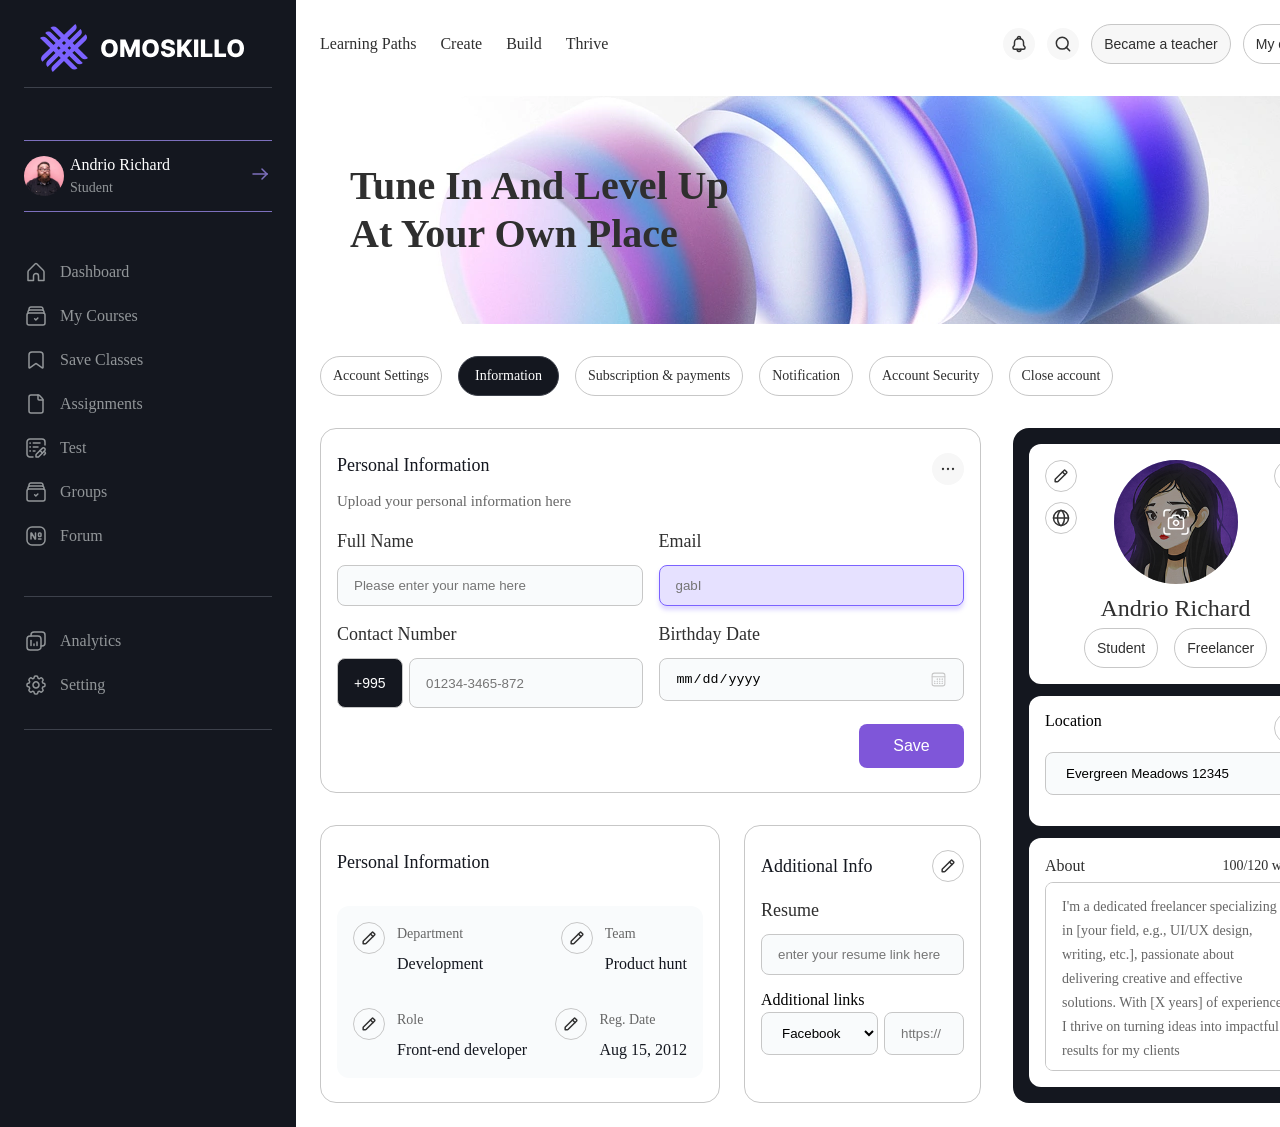
==== index.html @ 31647c43 "add" ====
<!DOCTYPE html>
<html lang="en">
<head>
    <meta charset="UTF-8">
    <meta name="viewport" content="width=device-width, initial-scale=1.0">
    <link rel="stylesheet" href="../css/style.css">
    <link rel="icon" href="../images/icon.svg">
    <title>css_9.1</title>
</head>
<body>
    <div class="mainDiv">
        <div class="allSemanticTag">
            <aside class="asideBar">
                <a href="#"><img src="../images/mainIcon.svg" alt=""></a>
                <div class="userProfileBox">
                    <div class="userCard">
                        <img src="../images/profileUser.svg" alt="">
                        <div class="UserNickName">
                            <span>Andrio Richard</span>
                            <span>Student</span>
                        </div>
                    </div>
                    <a href="#"><img src="../images/arrowRight.svg" alt=""></a>
                </div>
                <nav class="navLinksConteiner">
                    <div class="navLinksBox">
                        <a class="navLink" href="#"><img src="../images/HomePageIcon.svg" alt=""> <span>Dashboard</span></a>
                        <a class="navLink" href="#"><img src="../images/coursesGroup.svg" alt=""> <span>My Courses</span></a>
                        <a class="navLink" href="#"><img src="../images/saveClassIcon.svg" alt=""> <span>Save Classes</span></a>
                        <a class="navLink" href="#"><img src="../images/fileIcon.svg" alt=""> <span>Assignments</span></a>
                        <a class="navLink" href="#"><img src="../images/test-list-pen-edit.svg" alt=""> <span>Test</span></a>
                        <a class="navLink" href="#"><img src="../images/coursesGroup.svg" alt=""> <span>Groups</span></a>
                        <a class="navLink" href="#"><img src="../images/number-square.svg" alt=""> <span>Forum</span></a>
                    </div>
                    <div class="settingAndAnalyticLinkBox">
                        <a class="navLink" href="#"><img src="../images/charts-copy.svg" alt=""> <span>Analytics</span></a>
                        <a class="navLink" href="#"><img src="../images/Settings.svg" alt=""> <span>Setting</span></a>
                    </div>
                </nav>
            </aside>
            <div class="otherSemanticTagConteiner">
                <header class="header">
                    <div class="headerLinksBox">
                        <a href="#"><img src="../images/Frame 24.svg" alt=""></a>
                        <a href="#">Learning Paths</a>
                        <a href="#">Create</a>
                        <a href="#">Build</a>
                        <a href="#">Thrive</a>
                    </div>
                    <div class="headerBtnsBox">
                        <img src="../images/Frame 20.svg" alt="">
                        <img src="../images/Frame 21.svg" alt="">
                        <button class="firstBtnStyle">Became a teacher</button>
                        <button class="secondBtnStyle">My classes</button>
                    </div>
                </header>
                <main class="main">
                    <div class="PageEntarenseBox">
                        <div class="titleBackGround">
                            <h1>Tune In And Level Up At Your Own Place</h1>
                        </div>
                    </div>
                    <div class="opurtunityBtnsConteiner">
                        <a href="#" class="secondBtnStyle">Account Settings</a>
                        <a href="#" class="thirdBtnStyle">Information</a>
                        <a href="#" class="secondBtnStyle">Subscription & payments</a>
                        <a href="#" class="secondBtnStyle">Notification</a>
                        <a href="#" class="secondBtnStyle">Account Security</a>
                        <a href="#" class="secondBtnStyle">Close account</a>

                    </div>
                    <div class="personalInformationConteiner">
                        <div class="enterPersonalInfoConteiner">
                            <div class="firstpersonalInfoBox">
                                <div class="contactFormTitle">
                                    <div class="firstpersonalInfoBoxTitleBox">
                                        <span>Personal Information</span>
                                        <span>Upload your personal information here </span>
                                    </div>
                                    <a href="#"><img src="../images/threeDots.svg" alt=""></a>
                                </div>
                                <form class="contactForm" action="">
                                    <div class="nameAndEmailInputBox">
                                        <div class="fullNAmeInputBox ordinaryInputBox">
                                            <label for="FullNAme">Full Name</label>
                                            <input id="FullNAme" placeholder="Please enter your name here" type="text">
                                        </div>
                                        <div class="emailInputBox ordinaryInputBox">
                                            <label for="Email">Email</label>
                                            <input id="Email" placeholder="gabI" type="email">
                                        </div>
                                    </div>
                                    <div class="contactNumberAndBirthDayBox ">
                                        <div class="ContactNumberInputBox ordinaryInputBox">
                                            <label for="phone">Contact Number</label>
                                            <div class="countrySelectorAndInputBox">
                                                <select name="countryIndex" id="">
                                                    <option value="+995">+995</option>
                                                    <option value="+920">+920</option>
                                                    <option value="+65">+65</option>
                                                    <option value="+43">+43</option>
                                                    <option value="+350">+350</option>
                                                </select>
                                                <input type="tel" placeholder="01234-3465-872" name="phone">
                                            </div>
                                            
                                        </div>
                                        <div class="BirthdayDateInputBox ordinaryInputBox">
                                            <label for="Date">Birthday Date</label>
                                            <input name="Date" type="date" >
                                        </div>
                                    </div>
                                    <input name="saveInfo" class="saveInfoBtn" type="submit" value="Save">
                                </form>
                            </div>
                            <div class="secondPartOfPersonalInfoBox">
                                <div class="secondPersonalBox">
                                    <div class="secondPartpersonalInfoBoxTitleBox">
                                        <span>Personal Information</span>
                                        
                                    </div>
                                    <div class="ordinaryInfoConteinersBackground">
                                        <div class="ordinaryInfoConteiner">
                                            <div class="ordinaryInfoBox">
                                                <img src="../images/penIcon.svg" alt="">
                                                <div class="ordinaryInfoBoxTitle">
                                                    <span>Department</span>
                                                    <span>Development</span>
                                                </div>
                                            </div>
                                            <div class="ordinaryInfoBox">
                                                <img src="../images/penIcon.svg" alt="">
                                                <div class="ordinaryInfoBoxTitle">
                                                    <span>Team</span>
                                                    <span>Product hunt</span>
                                                </div>
                                            </div>
                                        </div>
                                        <div class="ordinaryInfoConteiner">
                                            <div class="ordinaryInfoBox">
                                                <img src="../images/penIcon.svg" alt="">
                                                <div class="ordinaryInfoBoxTitle">
                                                    <span>Role</span>
                                                    <span>Front-end developer</span>
                                                </div>
                                            </div>
                                            <div class="ordinaryInfoBox">
                                                <img src="../images/penIcon.svg" alt="">
                                                <div class="ordinaryInfoBoxTitle">
                                                    <span>Reg. Date</span>
                                                    <span>Aug 15, 2012</span>
                                                </div>
                                            </div>
                                        </div>
                                    </div>
                                    
                                </div>
                                <div class="thirdPersonalBox">
                                    <div class="thirdPersonalBoxTitle">
                                        <span>Additional Info</span>
                                        <img src="../images/penIcon.svg" alt="">
                                    </div>
                                    <div class=" ordinaryInputBox">
                                        <label for="Resume">Resume</label>
                                        <input id="Resume" placeholder="enter your resume link here" type="text">
                                    </div>
                                    <div class="additionalLinksBox">
                                        <label for="additionalLinks">Additional links</label>
                                        <div class="selectAndHttpsInputBox">
                                            <select name="additionalLinks" id="additionalLinks" class="additionalLinksSelector">
                                                <option value="Facebook">Facebook</option>
                                                <option value="Github">Github</option>
                                                <option value="Linkedin">Linkedin</option>
                                            </select>
                                            <input class="additionalLinksSelecteorinput" type="url" placeholder="https://">
                                        </div>
                                    </div>
                                </div>
                            </div>
                        </div>
                        <div class="additionalInfoForProfile">
                            <div class="additionalInfoFirstBox">
                                <div class="editAndEarthIconBox">
                                    <a href="#"><img src="../images/penIcon.svg" alt=""></a>
                                    <a href="#"><img src="../images/earthIcon.svg" alt=""></a>
                                </div>
                                <div class="profilePictureAndNameBox">
                                    <a href="#"><img src="../images/profilePicture.svg" alt=""></a>
                                    <span>Andrio Richard</span>
                                    <div class="profilePictureAndNameBoxBtns">
                                        <button class="secondBtnStyle">Student</button>
                                        <button class="secondBtnStyle">Freelancer</button>
                                    </div>
                                </div>
                                <a href="#"><img src="../images/linkIcon.svg" alt=""></a>
                            </div>
                            <div class="secondAdditionalInfoBox">
                                <div class="locationSelectorTitle">
                                    <span>Location</span>
                                    <a href="#"><img src="../images/plusIcon.svg" alt=""></a>
                                </div>
                                <select name="location" id="streetLocation">
                                    <option value="Evergreen Meadows 12345">Evergreen Meadows 12345</option>
                                    <option value="67B Gregorio Grove ,Jaskolskiville">67B Gregorio Grove ,Jaskolskiville</option>
                                    <option value="208 Olson Boulevard, Toyburgh">208 Olson Boulevard, Toyburgh</option>
                                    <option value="0 / 77 Purdy Crescent, West Arthur">0 / 77 Purdy Crescent, West Arthur</option>
                                </select>
                            </div>
                            <div class="thirdAdditionalInfoBox">
                                <div class="aboutUserTitle">
                                    <span>About</span>
                                    <span>100/120 words</span>
                                </div>
                                <textarea name="" id="" class="aboutMe" placeholder="I'm a dedicated freelancer specializing in [your field, e.g., UI/UX design, writing, etc.], passionate about delivering creative and effective solutions. With [X years] of experience, I thrive on turning ideas into impactful results for my clients" ></textarea>
                            </div>
                        </div>

                    </div>
                </main>
            </div>
        </div>
        
    </div>
</body>
</html>
---- css/style.css ----
*{
    box-sizing: border-box;
    padding: 0;
    margin: 0;
}
a{
    text-decoration: none;
}
.mainDiv{
    display: flex;
    justify-content: center;
}
.allSemanticTag{
display: flex;
width: 100%;
}
.asideBar{
    background-color: #14171F;
    max-width: 300px;
    width: 100%;
    display: flex;
    flex-direction: column;
    gap: 48px;
    align-items: center;
    padding: 24px;
}
.userProfileBox{
    display: flex;
    width: 100%;
    justify-content: space-between;
    align-items: center;
    border-top: 1px solid #7D70BD;
border-bottom: 1px solid #7D70BD;
padding: 12px 0;
}
.userCard{
    display: flex;
    gap: 6px;
}
.UserNickName{
    display: flex;
    flex-direction: column;
}
.UserNickName :first-child{
    color: #FFF;
    font-size: 16px;
    font-weight: 500;
    line-height: 24px; 
}
.navLinksConteiner{
    display: flex;
    flex-direction: column;
    align-items: flex-start;
    gap: 48px;
    width: 100%;
}
.navLinksBox{
display: flex;
flex-direction: column;
gap: 20px;
}
.settingAndAnalyticLinkBox{
    padding: 32px 0;
    display: flex;
    flex-direction: column;
    gap: 20px;
    border-top: 1px solid #3D414B;
    border-bottom: 1px solid #3D414B;
    width: 100%;
}
.UserNickName :last-child{
    color: #929699;
font-size: 14px;
line-height: 22px; 
}
.navLink{
    display: flex;
    gap: 12px;
    align-items: center;
}
.navLink span{
    color: #929699;
    font-size: 16px;
    line-height: 24px; 
}
/*     sidebar end           */
/*         start header              */
.otherSemanticTagConteiner{
    display: flex;
    flex-direction: column;
    max-width: 1640px;
    width: 100%;
    margin: 24px;
    gap: 32px;
}
.header{
display: flex;
justify-content: space-between;
width: 100%;
align-items: center;
}
.headerLinksBox{
    display: flex;
    gap: 24px;
}
.headerLinksBox a{
    color: #2F2F2F;
font-size: 16px;
line-height: 24px; 
}
.headerBtnsBox{
    display: flex;
    align-items: center;
    gap: 12px;
}
.headerLinksBox a{
    color: #2F2F2F;
font-size: 16px;
line-height: 24px;
}
.firstBtnStyle{
    border-radius: 50px;
border: 1px solid #C7C7C7;
background: #F7F7F7;
padding: 8px 12px;
color: #2F2F2F;
font-size: 14px;
line-height: 22px;
align-items: center;
}
.secondBtnStyle{
    border-radius: 50px;
    border: 1px solid #C7C7C7;
padding: 8px 12px;
color: #2F2F2F;
font-size: 14px;
line-height: 22px; 
background-color: #fff;
align-items: center;
}
/*      main   Starts                  */
.PageEntarenseBox{
    background-image: url("../images/titleBackground.png");
    display: flex;
    align-items: center;
    min-height: 228px;
    background-repeat: no-repeat;
    background-position: center right;
    border-radius: 20px;
    width: 100%;
}
.titleBackGround h1{
    max-width: 420px;
    width: 100%;
    margin-left: 30px;
    color: #2F2F2F;
font-size: 40px;
font-weight: 600;
line-height: 48px; 
}
.main{
    display: flex;
    flex-direction: column;
    gap: 32px;
}
.thirdBtnStyle{
    border-radius: 50px;
border: 1px solid #3D414B;
background: #14171F;
padding: 8px 16px;
color: #FFF;
font-size: 14px;
line-height: 22px; 
}
.opurtunityBtnsConteiner{
    display: flex;
    gap: 16px;
    flex-wrap: wrap;
}
.firstpersonalInfoBoxTitleBox{
    display: flex;
    flex-direction: column;
    gap: 12px;
}
.contactFormTitle{
    display: flex;
    justify-content: space-between;
}
.firstpersonalInfoBoxTitleBox :first-child{
    color: #14171F;
font-size: 18px;
font-weight: 500;
line-height: 24px; 
}
.firstpersonalInfoBoxTitleBox :last-child{
    color: #666;
font-size: 15px;
line-height: 24px; 
}
.enterPersonalInfoConteiner{
    display: flex;
    flex-direction: column;
    width: 66%;
}
.firstpersonalInfoBox{
    border-radius: 16px;
border: 1px solid #C7C7C7;
padding: 24px 16px;
display: flex;
flex-direction: column;
gap: 16px;
}
.ordinaryInputBox{
    display: flex;
    flex-direction: column;
    gap: 12px;
    max-width: 350px;
    width: 100%;
}
.ordinaryInputBox input{
    border-radius: 8px;
border: 1px solid #C7C7C7;
background: #F9FBFC;
padding: 12px 16px;
}
.ordinaryInputBox label{
    color: #2F2F2F;
font-size: 18px;
font-weight: 500;
line-height: 24px; 
}
.nameAndEmailInputBox{
    display: flex;
    gap: 16px;
    justify-content: space-between;
}
.contactNumberAndBirthDayBox{
    display: flex;
    justify-content: space-between;
    gap: 16px;
}
.contactForm{
    display: flex;
    flex-direction: column;
    gap: 16px;
}
.saveInfoBtn{
    align-self: flex-end;
    border-radius: 8px;
background: #7F56D9;
padding: 10px 24px;
max-width: 105px;
width: 100%;
border: 0;
color: #FFF;
font-size: 16px;
font-weight: 500;
line-height: 24px;
}
.emailInputBox input{
    border-radius: 8px;
border: 1px solid #7B62FF;
background: #E6E1FF;
box-shadow: 0px 4px 4px 0px rgba(123, 98, 255, 0.25);
}
input[type="date"]::-webkit-calendar-picker-indicator {
    background: url('../images/calendarIcon.svg') no-repeat;
    background-position: center;
    background-size: cover;
}
.countrySelectorAndInputBox {
    width: 350px;
    width: 100%;
    display: flex;
    gap: 6px;
}
.countrySelectorAndInputBox input{
    width: 100%;
}
.countrySelectorAndInputBox select{
    border-radius: 8px;
    border: 1px solid #C7C7C7;
    background: #14171F;
    padding: 12px 16px;
    color: #FFF;
font-size: 14px;
line-height: 24px; 
appearance: none;
}
.secondPartOfPersonalInfoBox{
    display: flex;
    gap: 24px;
}
.secondPersonalBox{
    border-radius: 16px;
border: 1px solid #C7C7C7;
padding: 24px 16px;
flex: 2;
display: flex;
flex-direction: column;
gap: 32px;
min-width: 400px;
}
.thirdPersonalBox{
    border-radius: 16px;
border: 1px solid #C7C7C7;
padding: 24px 16px;
flex: 1;
}
.secondPartpersonalInfoBoxTitleBox span{
    color: #14171F;
    font-size: 18px;
    font-weight: 500;
    line-height: 24px; 
}
.enterPersonalInfoConteiner{
    display: flex;
    flex-direction: column;
    gap: 32px;
}
.ordinaryInfoBoxTitle{
    display: flex;
    flex-direction: column;
    gap: 6px;
}
.ordinaryInfoBoxTitle :first-child{
    color: #666;
    font-size: 14px;
    line-height: 24px; 
}
.ordinaryInfoBoxTitle :last-child{
    color: #14171F;
    font-size: 16px;
    font-weight: 500;
    line-height: 24px; 
}
.ordinaryInfoBox{
    display: flex;
    gap: 12px;
    align-items: flex-start;
}
.ordinaryInfoBox img{
    width: fit-content;
}
.ordinaryInfoConteiner{
    display: flex;
    justify-content: space-between;
    gap: 12px;
}
.headerLinksBox :first-child{
display: none;
}
.ordinaryInfoConteinersBackground{
    border-radius: 12px;
background: #F9FBFC;
padding: 16px;
display: flex;
flex-direction: column;
gap: 32px;
}
.thirdPersonalBoxTitle{
    display: flex;
    justify-content: space-between;
    align-items: center;
}
.thirdPersonalBoxTitle span{
    color: #14171F;
    font-size: 18px;
    font-weight: 500;
    line-height: 24px; 
}
.thirdPersonalBox{
    display: flex;
    flex-direction: column;
    gap: 16px;
}
.additionalLinksSelector{
    border-radius: 8px;
border: 1px solid #C7C7C7;
background: #F9FBFC;
padding: 12px 16px;
width: 100%;
}
.selectAndHttpsInputBox{
    display: flex;
    gap: 6px;
}
.additionalLinksBox{
    display: flex;
    flex-direction: column;
    gap: 3px;
}
.additionalLinksSelecteorinput{
    border-radius: 8px;
    border: 1px solid #C7C7C7;
    background: #F9FBFC;
    padding: 12px 16px;  
    width: 40%;
    max-width: 80px;
    width: 100%;
}
.additionalInfoForProfile{
    border-radius: 16px;
background: #14171F;
padding: 16px;
flex: 1;
}
.additionalInfoFirstBox{
    border-radius: 12px;
background: #FFF;
padding: 16px;
}
.personalInformationConteiner{
    display: flex;
    gap: 32px;
}
.additionalInfoFirstBox{
    display: flex;
    justify-content: space-between;
}
.profilePictureAndNameBox{
    display: flex;
    flex-direction: column;
    gap: 4px;
    text-align: center;
}
.editAndEarthIconBox{
    display: flex;
    flex-direction: column;
    gap: 6px;
    align-items: center;
}
.profilePictureAndNameBox span{
    color: #2F2F2F;
    font-size: 24px;
    font-weight: 500;
    line-height: 32px; 
}
.profilePictureAndNameBoxBtns{
    display: flex;
    gap: 16px;
}
.additionalInfoForProfile{
    display: flex;
    flex-direction: column;
    gap: 12px;
}
.secondAdditionalInfoBox{
    border-radius: 12px;
    background: #FFF;
    padding: 16px; 
    max-height: 130px;
    height: 100%;
    display: flex;
    flex-direction: column;
    gap: 4px;
}
.locationSelectorTitle{
    display: flex;
    justify-content: space-between;
}
.secondAdditionalInfoBox select{
    border-radius: 8px;
border: 1px solid #C7C7C7;
background: #F9FBFC;
padding: 12px 16px;
}
.secondAdditionalInfoBox select option{
    border-radius: 8px;
    border: 1px solid #C7C7C7;
    background: #F9FBFC;
    width: 100%;
}
.thirdAdditionalInfoBox{
    border-radius: 12px;
    background: #FFF;
    padding: 16px; 
    display: flex;
    flex-direction: column;
    gap: 4px;
    flex: 1;
}
.aboutUserTitle{
    display: flex;
    justify-content: space-between;
}
.aboutUserTitle :first-child{
    font-size: 16px;
    font-style: normal;
    font-weight: 500;
    line-height: 24px; 
    color: #2F2F2F;
}
.aboutUserTitle :last-child{
    color: #2F2F2F;
   font-size: 14px;
    font-weight: 500;
    line-height: 24px; 
}
.aboutMe{
    border-radius: 8px;
border: 1px solid #C7C7C7;
padding: 12px 16px;
flex: 1;
resize: none;
}
.aboutMe::placeholder{
    color: #666;
font-family: Inter;
font-size: 14px;
font-style: normal;
font-weight: 400;
line-height: 24px; 
}












































/*       css for ipod                            */
@media screen and (min-width:768px) and (max-width:1023px){
    .asideBar {
        display: none;
    }
    .headerLinksBox :first-child{
        display: flex;
        align-self: flex-start;
    }
    .additionalInfoForProfile{
        order: -1;
    }
    .personalInformationConteiner{
        flex-direction: column;
    }
    .enterPersonalInfoConteiner{
        width: 100%;
    }
    .thirdAdditionalInfoBox{
        min-height: 150px;
    }
}






@media screen and (max-width:767px) {
    .asideBar {
        display: none;
    }
    .headerLinksBox :first-child{
        display: flex;
        align-self: flex-start;
    }
    .additionalInfoForProfile{
        order: -1;
    }
    .personalInformationConteiner{
        flex-direction: column;
    }
    .enterPersonalInfoConteiner{
        width: 100%;
    }
    .nameAndEmailInputBox{
        flex-direction: column;
    }
    .contactNumberAndBirthDayBox{
        flex-direction: column;
    }
    .secondPersonalBox{
        min-width: none;
    }
    .secondPartOfPersonalInfoBox{
        flex-direction: column;
    }
    .header{
        flex-wrap: wrap;
        gap: 12px;
    }
    .titleBackGround h1{
        color: #2F2F2F;
        font-size: 24px;
        font-weight: 600;
        line-height: 32px; 
        max-width: 280px;
        width: 100%;
        display: flex;
        justify-content: center;
        margin-left: 0;
    }
    .ordinaryInfoConteiner{
        flex-direction: column;
    }
    .secondPersonalBox{
        width:100%;
        min-width: 0;
    }
    .thirdAdditionalInfoBox{
        min-height: 300px;
    }
    .ordinaryInputBox {
        width: 100%;
    }
    .firstBtnStyle{
        font-size: 12px;
        line-height: 22px; 
        padding: 4px 8px;
    }
    .secondBtnStyle{
        font-size: 12px;
        line-height: 22px; 
        padding: 4px 8px;
        display: flex;
    }
    .headerLinksBox a{
        font-size: 14px;
        line-height: 24px; 
    }
}
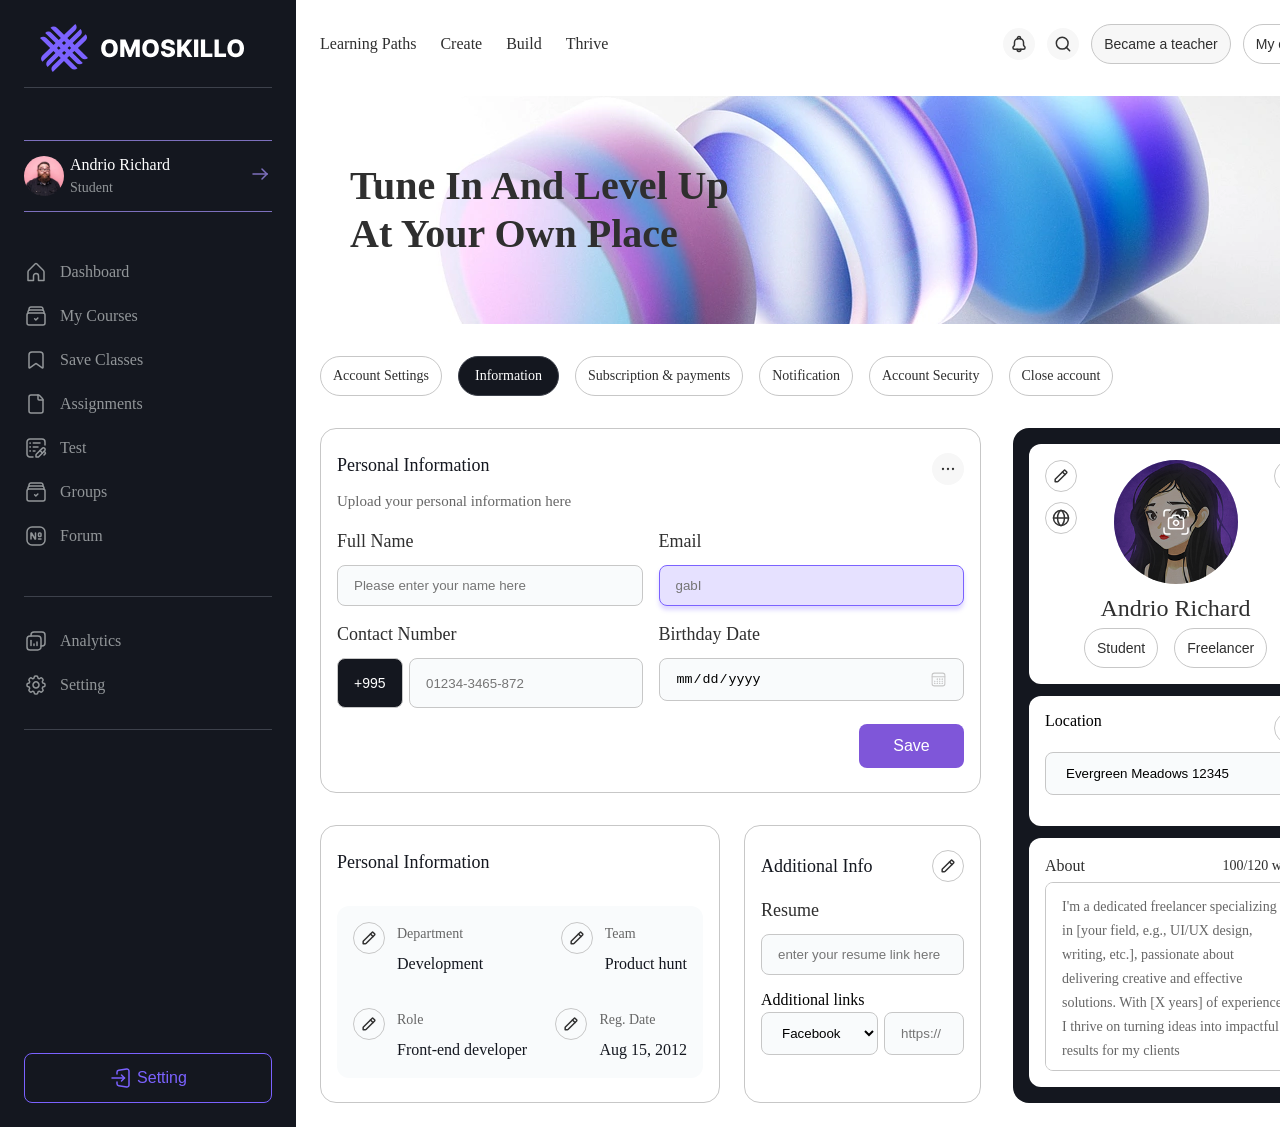
==== commit 70c5d1f8: "addSomeElements" ====
--- a/index.html
+++ b/index.html
@@ -3,40 +3,44 @@
 <head>
     <meta charset="UTF-8">
     <meta name="viewport" content="width=device-width, initial-scale=1.0">
-    <link rel="stylesheet" href="../css/style.css">
-    <link rel="icon" href="../images/icon.svg">
+    <link rel="stylesheet" href="./css/style.css">
+    <link rel="icon" href="./images/icon.svg">
     <title>css_9.1</title>
 </head>
 <body>
     <div class="mainDiv">
         <div class="allSemanticTag">
             <aside class="asideBar">
-                <a href="#"><img src="../images/mainIcon.svg" alt=""></a>
-                <div class="userProfileBox">
-                    <div class="userCard">
-                        <img src="../images/profileUser.svg" alt="">
-                        <div class="UserNickName">
-                            <span>Andrio Richard</span>
-                            <span>Student</span>
-                        </div>
-                    </div>
-                    <a href="#"><img src="../images/arrowRight.svg" alt=""></a>
+                <div class="asideBarmainPart">
+                    <a href="#"><img src="../images/mainIcon.svg" alt=""></a>
+                    <div class="userProfileBox">
+                        <div class="userCard">
+                            <img src="../images/profileUser.svg" alt="">
+                            <div class="UserNickName">
+                                <span>Andrio Richard</span>
+                                <span>Student</span>
+                            </div>
+                        </div>
+                        <a href="#"><img src="../images/arrowRight.svg" alt=""></a>
+                    </div>
+                    <nav class="navLinksConteiner">
+                        <div class="navLinksBox">
+                            <a class="navLink" href="#"><img src="../images/HomePageIcon.svg" alt=""> <span>Dashboard</span></a>
+                            <a class="navLink" href="#"><img src="../images/coursesGroup.svg" alt=""> <span>My Courses</span></a>
+                            <a class="navLink" href="#"><img src="../images/saveClassIcon.svg" alt=""> <span>Save Classes</span></a>
+                            <a class="navLink" href="#"><img src="../images/fileIcon.svg" alt=""> <span>Assignments</span></a>
+                            <a class="navLink" href="#"><img src="../images/test-list-pen-edit.svg" alt=""> <span>Test</span></a>
+                            <a class="navLink" href="#"><img src="../images/coursesGroup.svg" alt=""> <span>Groups</span></a>
+                            <a class="navLink" href="#"><img src="../images/number-square.svg" alt=""> <span>Forum</span></a>
+                        </div>
+                        <div class="settingAndAnalyticLinkBox">
+                            <a class="navLink" href="#"><img src="../images/charts-copy.svg" alt=""> <span>Analytics</span></a>
+                            <a class="navLink" href="#"><img src="../images/Settings.svg" alt=""> <span>Setting</span></a>
+                        </div>
+                    </nav>
                 </div>
-                <nav class="navLinksConteiner">
-                    <div class="navLinksBox">
-                        <a class="navLink" href="#"><img src="../images/HomePageIcon.svg" alt=""> <span>Dashboard</span></a>
-                        <a class="navLink" href="#"><img src="../images/coursesGroup.svg" alt=""> <span>My Courses</span></a>
-                        <a class="navLink" href="#"><img src="../images/saveClassIcon.svg" alt=""> <span>Save Classes</span></a>
-                        <a class="navLink" href="#"><img src="../images/fileIcon.svg" alt=""> <span>Assignments</span></a>
-                        <a class="navLink" href="#"><img src="../images/test-list-pen-edit.svg" alt=""> <span>Test</span></a>
-                        <a class="navLink" href="#"><img src="../images/coursesGroup.svg" alt=""> <span>Groups</span></a>
-                        <a class="navLink" href="#"><img src="../images/number-square.svg" alt=""> <span>Forum</span></a>
-                    </div>
-                    <div class="settingAndAnalyticLinkBox">
-                        <a class="navLink" href="#"><img src="../images/charts-copy.svg" alt=""> <span>Analytics</span></a>
-                        <a class="navLink" href="#"><img src="../images/Settings.svg" alt=""> <span>Setting</span></a>
-                    </div>
-                </nav>
+                
+                <button class="GoOutBtn"><img src="./images/Group.svg" alt="">Setting</button>
             </aside>
             <div class="otherSemanticTagConteiner">
                 <header class="header">
--- a/css/style.css
+++ b/css/style.css
@@ -14,14 +14,19 @@
 display: flex;
 width: 100%;
 }
-.asideBar{
-    background-color: #14171F;
+.asideBarmainPart{
     max-width: 300px;
     width: 100%;
     display: flex;
     flex-direction: column;
     gap: 48px;
     align-items: center;
+}
+.asideBar{
+    display: flex;
+    flex-direction: column;
+    justify-content: space-between;
+    background-color: #14171F;
     padding: 24px;
 }
 .userProfileBox{
@@ -307,6 +312,19 @@
 padding: 24px 16px;
 flex: 1;
 }
+.GoOutBtn{
+    padding: 12px 24px;
+    border-radius: 8px;
+border: 1px solid #7B62FF;
+color: #7B62FF;
+font-size: 16px;
+line-height: 24px;
+display: flex;
+gap: 4px;
+background-color: transparent;
+width: 100%;
+justify-content: center;
+}
 .secondPartpersonalInfoBoxTitleBox span{
     color: #14171F;
     font-size: 18px;
@@ -512,6 +530,7 @@
 font-weight: 400;
 line-height: 24px; 
 }
+
 
 
 
@@ -626,7 +645,7 @@
         width: 100%;
         display: flex;
         justify-content: center;
-        margin-left: 0;
+        margin-left: 15px;
     }
     .ordinaryInfoConteiner{
         flex-direction: column;
